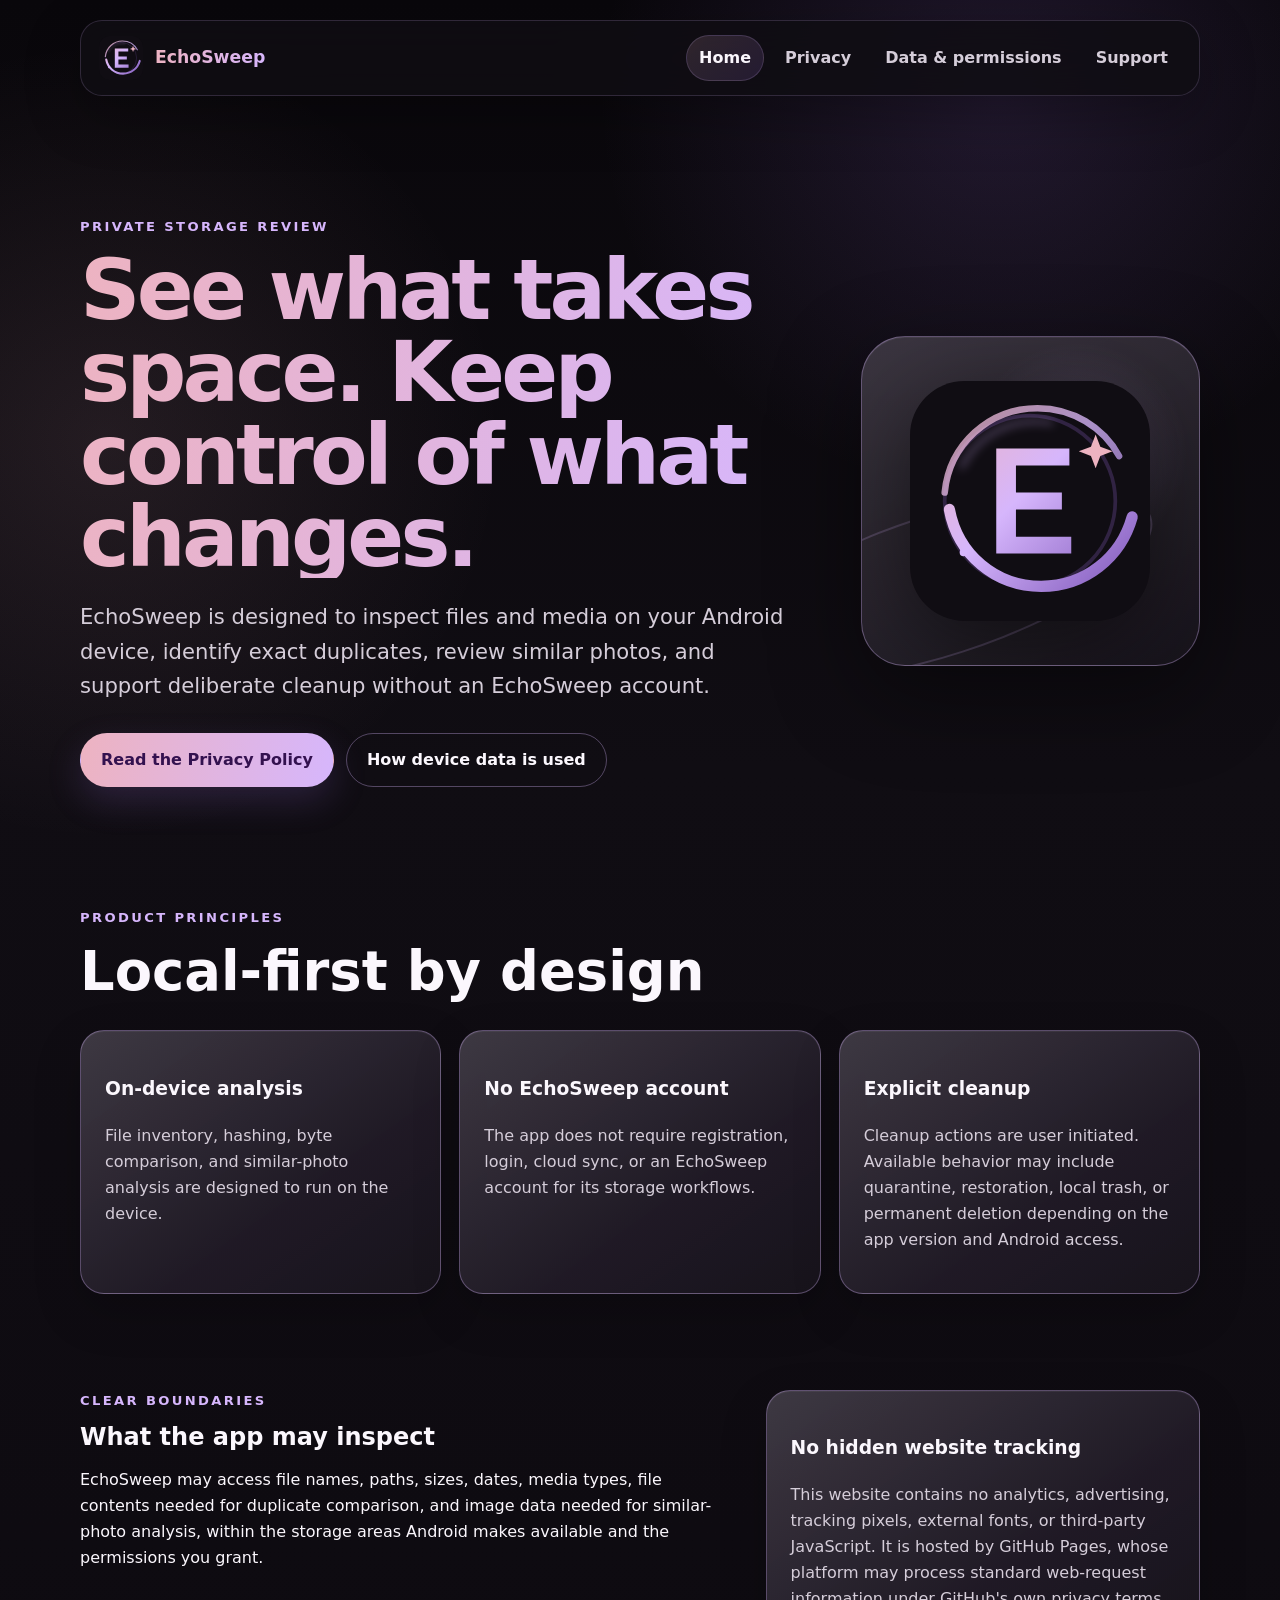
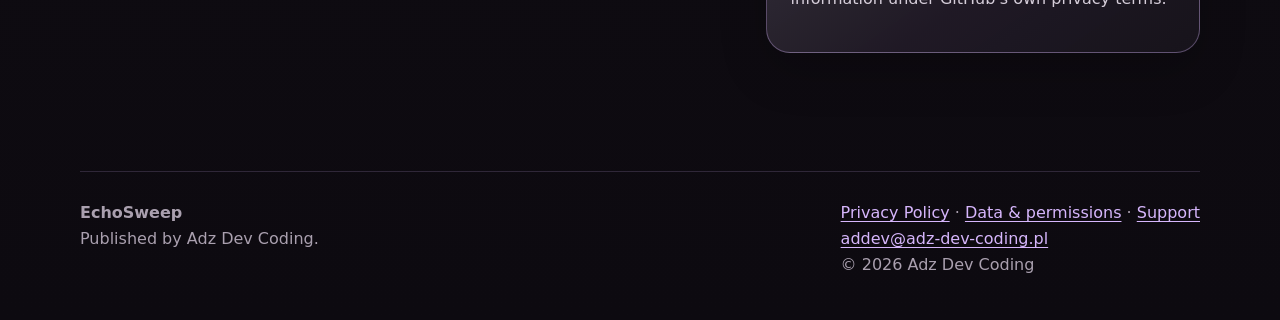
==== index.html @ da899872 "feat: add public EchoSweep privacy and support website" ====
<!doctype html>
<html lang="en">
<head>
  <meta charset="utf-8">
  <meta name="viewport" content="width=device-width, initial-scale=1">
  <title>EchoSweep · Private storage inspection for Android</title>
  <meta name="description" content="Official EchoSweep website with privacy, permissions, and support information for the Android storage inspection app.">
  <meta name="theme-color" content="#100d13">
  <meta property="og:title" content="EchoSweep · Private storage inspection for Android">
  <meta property="og:description" content="Official EchoSweep privacy, permissions, and support information.">
  <meta property="og:type" content="website">
  <meta property="og:url" content="https://echosweep.pl/">
  <link rel="canonical" href="https://echosweep.pl/">
  <link rel="icon" href="assets/echosweep-mark.svg" type="image/svg+xml">
  <link rel="stylesheet" href="styles.css">
</head>
<body>
  <a class="skip-link" href="#main">Skip to content</a>
  <div class="site-shell">
    <header class="site-header">
      <a class="brand" href="./" aria-label="EchoSweep home">
        <img src="assets/echosweep-mark.svg" alt="" width="44" height="44">
        <span>EchoSweep</span>
      </a>
      <nav class="nav" aria-label="Main navigation">
        <a aria-current="page" href="./">Home</a>
        <a href="privacy/">Privacy</a>
        <a href="data-and-permissions/">Data &amp; permissions</a>
        <a href="support/">Support</a>
      </nav>
    </header>

    <main id="main">
      <section class="hero">
        <div class="hero-copy">
          <p class="eyebrow">Private storage review</p>
          <h1>See what takes space. Keep control of what changes.</h1>
          <p class="lead">EchoSweep is designed to inspect files and media on your Android device, identify exact duplicates, review similar photos, and support deliberate cleanup without an EchoSweep account.</p>
          <div class="actions">
            <a class="button button-primary" href="privacy/">Read the Privacy Policy</a>
            <a class="button" href="data-and-permissions/">How device data is used</a>
          </div>
        </div>
        <div class="hero-mark" aria-hidden="true">
          <img src="assets/echosweep-mark.svg" alt="" width="240" height="240">
        </div>
      </section>

      <section class="section" aria-labelledby="principles-title">
        <div class="section-heading">
          <p class="eyebrow">Product principles</p>
          <h2 id="principles-title">Local-first by design</h2>
        </div>
        <div class="card-grid">
          <article class="card">
            <h3>On-device analysis</h3>
            <p>File inventory, hashing, byte comparison, and similar-photo analysis are designed to run on the device.</p>
          </article>
          <article class="card">
            <h3>No EchoSweep account</h3>
            <p>The app does not require registration, login, cloud sync, or an EchoSweep account for its storage workflows.</p>
          </article>
          <article class="card">
            <h3>Explicit cleanup</h3>
            <p>Cleanup actions are user initiated. Available behavior may include quarantine, restoration, local trash, or permanent deletion depending on the app version and Android access.</p>
          </article>
        </div>
      </section>

      <section class="section split" aria-labelledby="clarity-title">
        <div>
          <p class="eyebrow">Clear boundaries</p>
          <h2 id="clarity-title">What the app may inspect</h2>
          <p>EchoSweep may access file names, paths, sizes, dates, media types, file contents needed for duplicate comparison, and image data needed for similar-photo analysis, within the storage areas Android makes available and the permissions you grant.</p>
        </div>
        <div class="notice">
          <h3>No hidden website tracking</h3>
          <p>This website contains no analytics, advertising, tracking pixels, external fonts, or third-party JavaScript. It is hosted by GitHub Pages, whose platform may process standard web-request information under GitHub's own privacy terms.</p>
        </div>
      </section>
    </main>

    <footer class="footer">
      <div><strong>EchoSweep</strong><br>Published by Adz Dev Coding.</div>
      <div>
        <a href="privacy/">Privacy Policy</a> ·
        <a href="data-and-permissions/">Data &amp; permissions</a> ·
        <a href="support/">Support</a><br>
        <a href="mailto:addev@adz-dev-coding.pl">addev@adz-dev-coding.pl</a><br>
        © 2026 Adz Dev Coding
      </div>
    </footer>
  </div>
</body>
</html>
---- styles.css ----
@import url("base.css");
@import url("components.css");
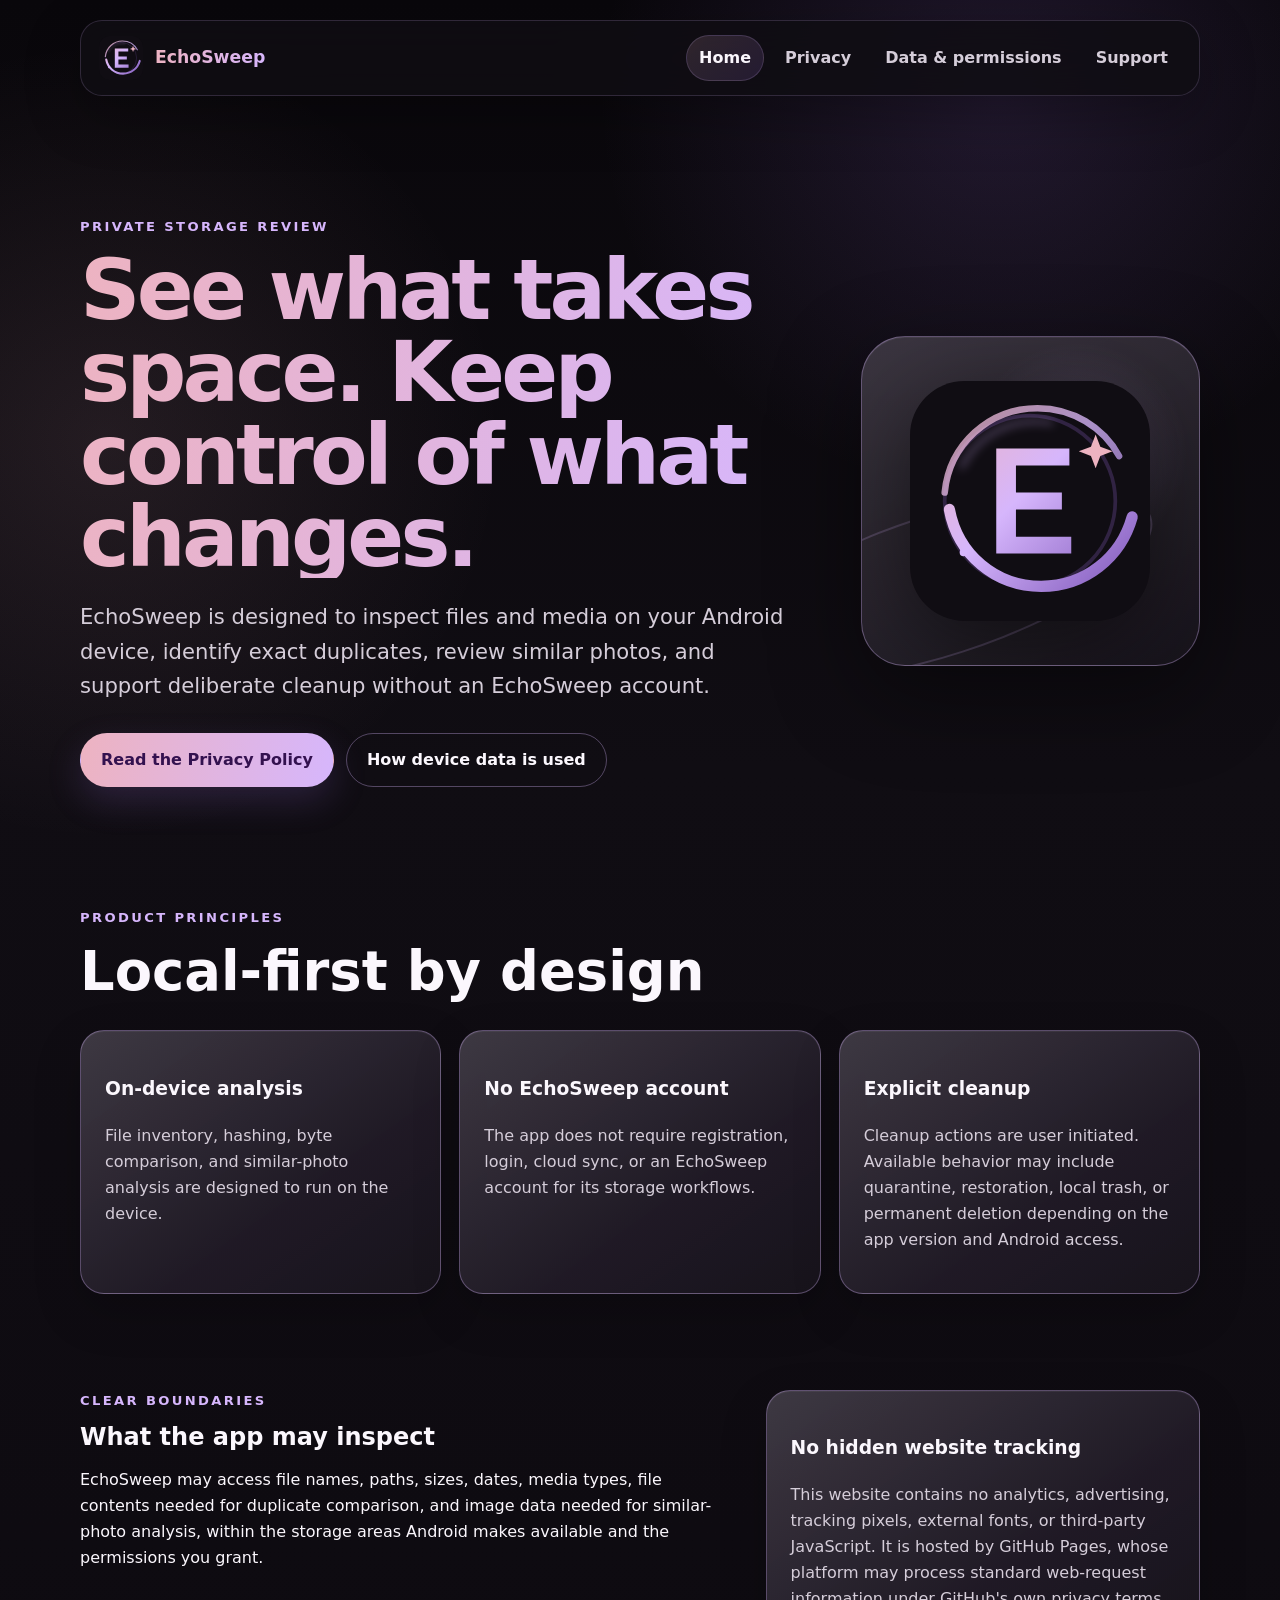
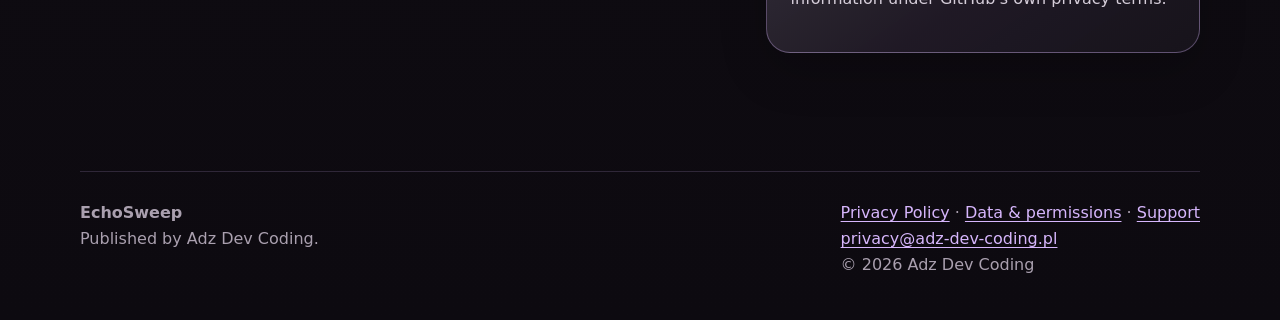
==== commit dbfe5c42: "site: update contact email" ====
--- a/index.html
+++ b/index.html
@@ -86,7 +86,7 @@
         <a href="privacy/">Privacy Policy</a> ·
         <a href="data-and-permissions/">Data &amp; permissions</a> ·
         <a href="support/">Support</a><br>
-        <a href="mailto:addev@adz-dev-coding.pl">addev@adz-dev-coding.pl</a><br>
+        <a href="mailto:privacy@adz-dev-coding.pl">privacy@adz-dev-coding.pl</a><br>
         © 2026 Adz Dev Coding
       </div>
     </footer>
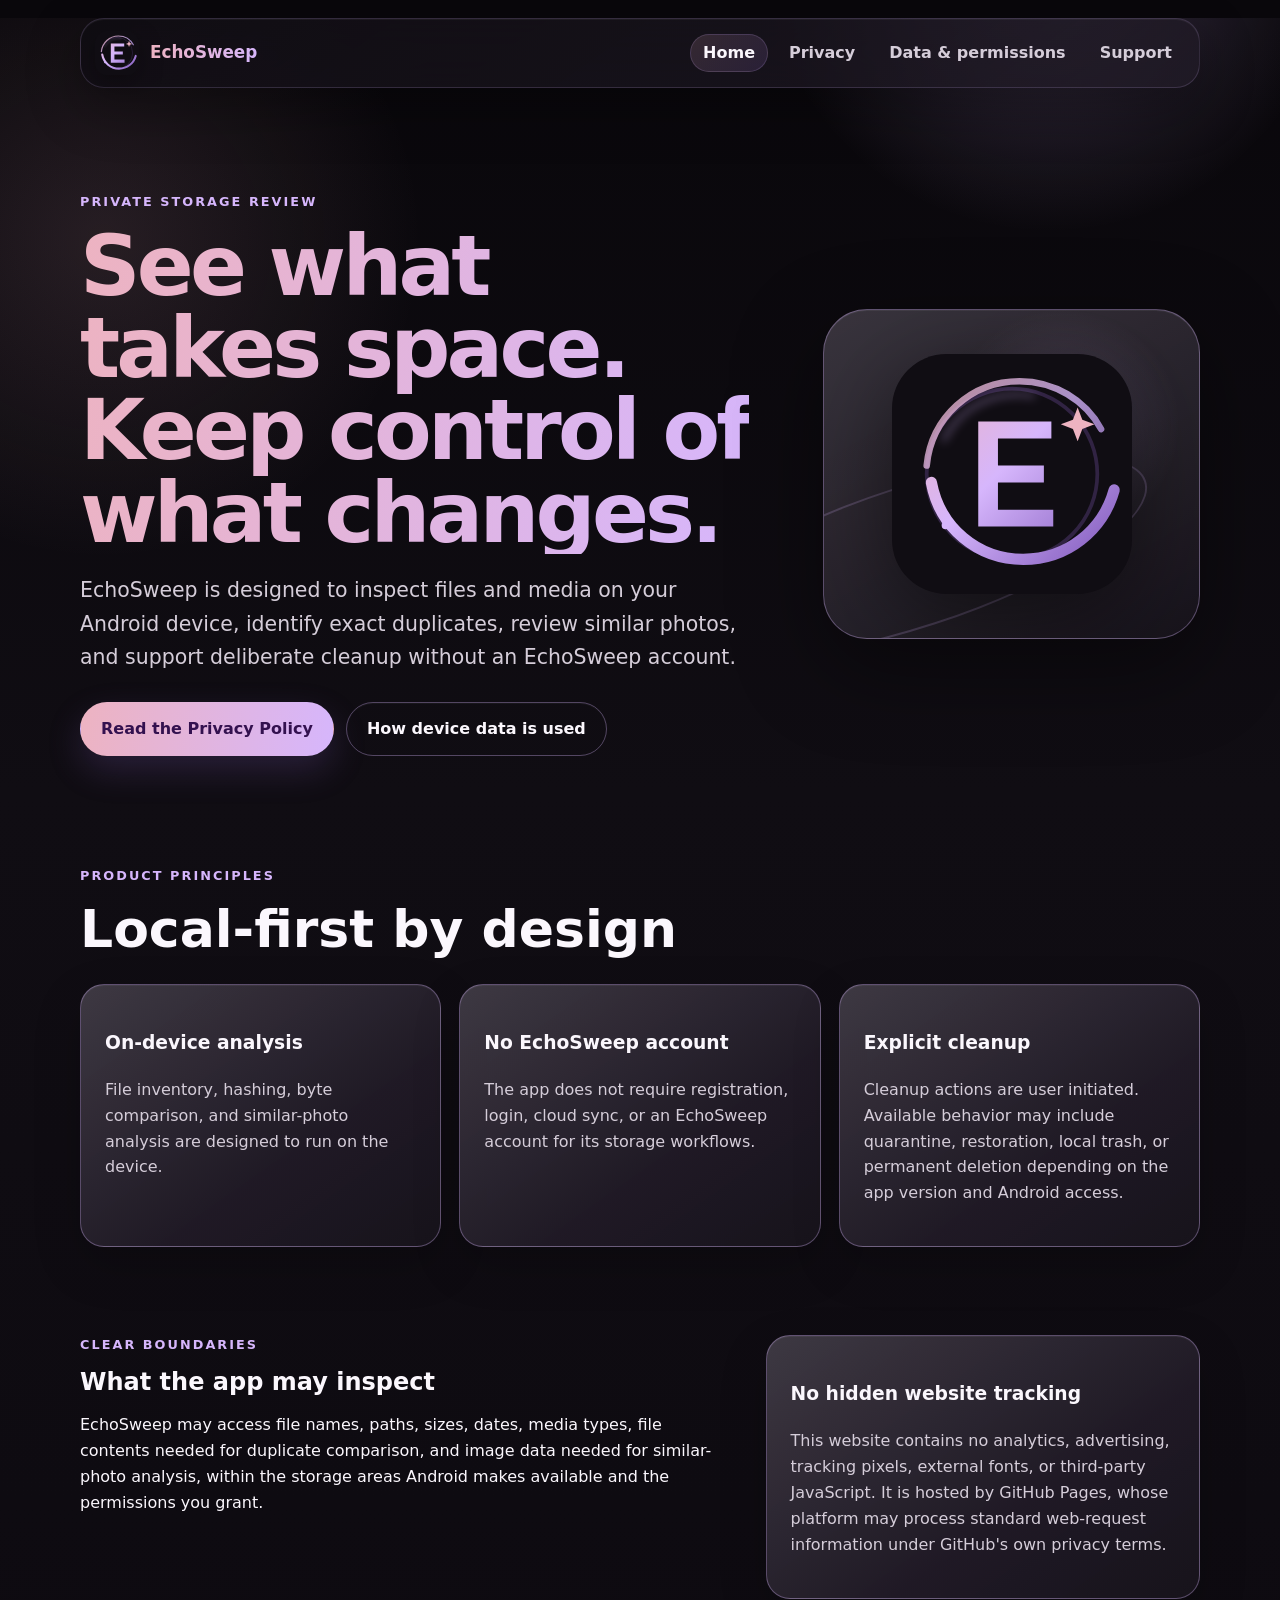
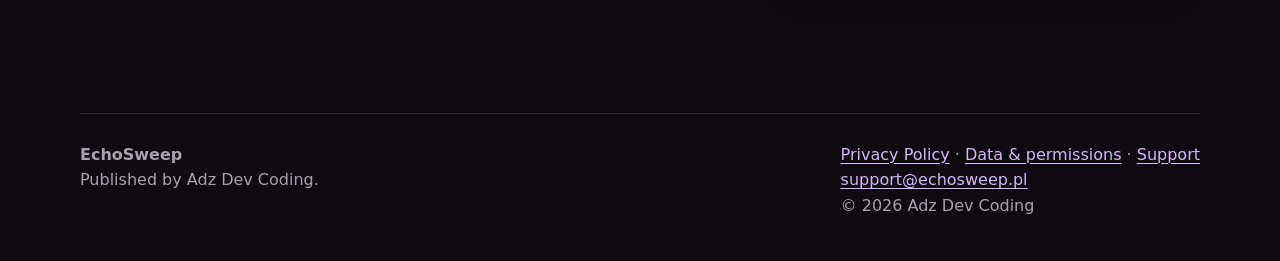
==== commit efcb74c0: "site: update homepage support contact" ====
--- a/index.html
+++ b/index.html
@@ -86,7 +86,7 @@
         <a href="privacy/">Privacy Policy</a> ·
         <a href="data-and-permissions/">Data &amp; permissions</a> ·
         <a href="support/">Support</a><br>
-        <a href="mailto:privacy@adz-dev-coding.pl">privacy@adz-dev-coding.pl</a><br>
+        <a href="mailto:support@echosweep.pl">support@echosweep.pl</a><br>
         © 2026 Adz Dev Coding
       </div>
     </footer>
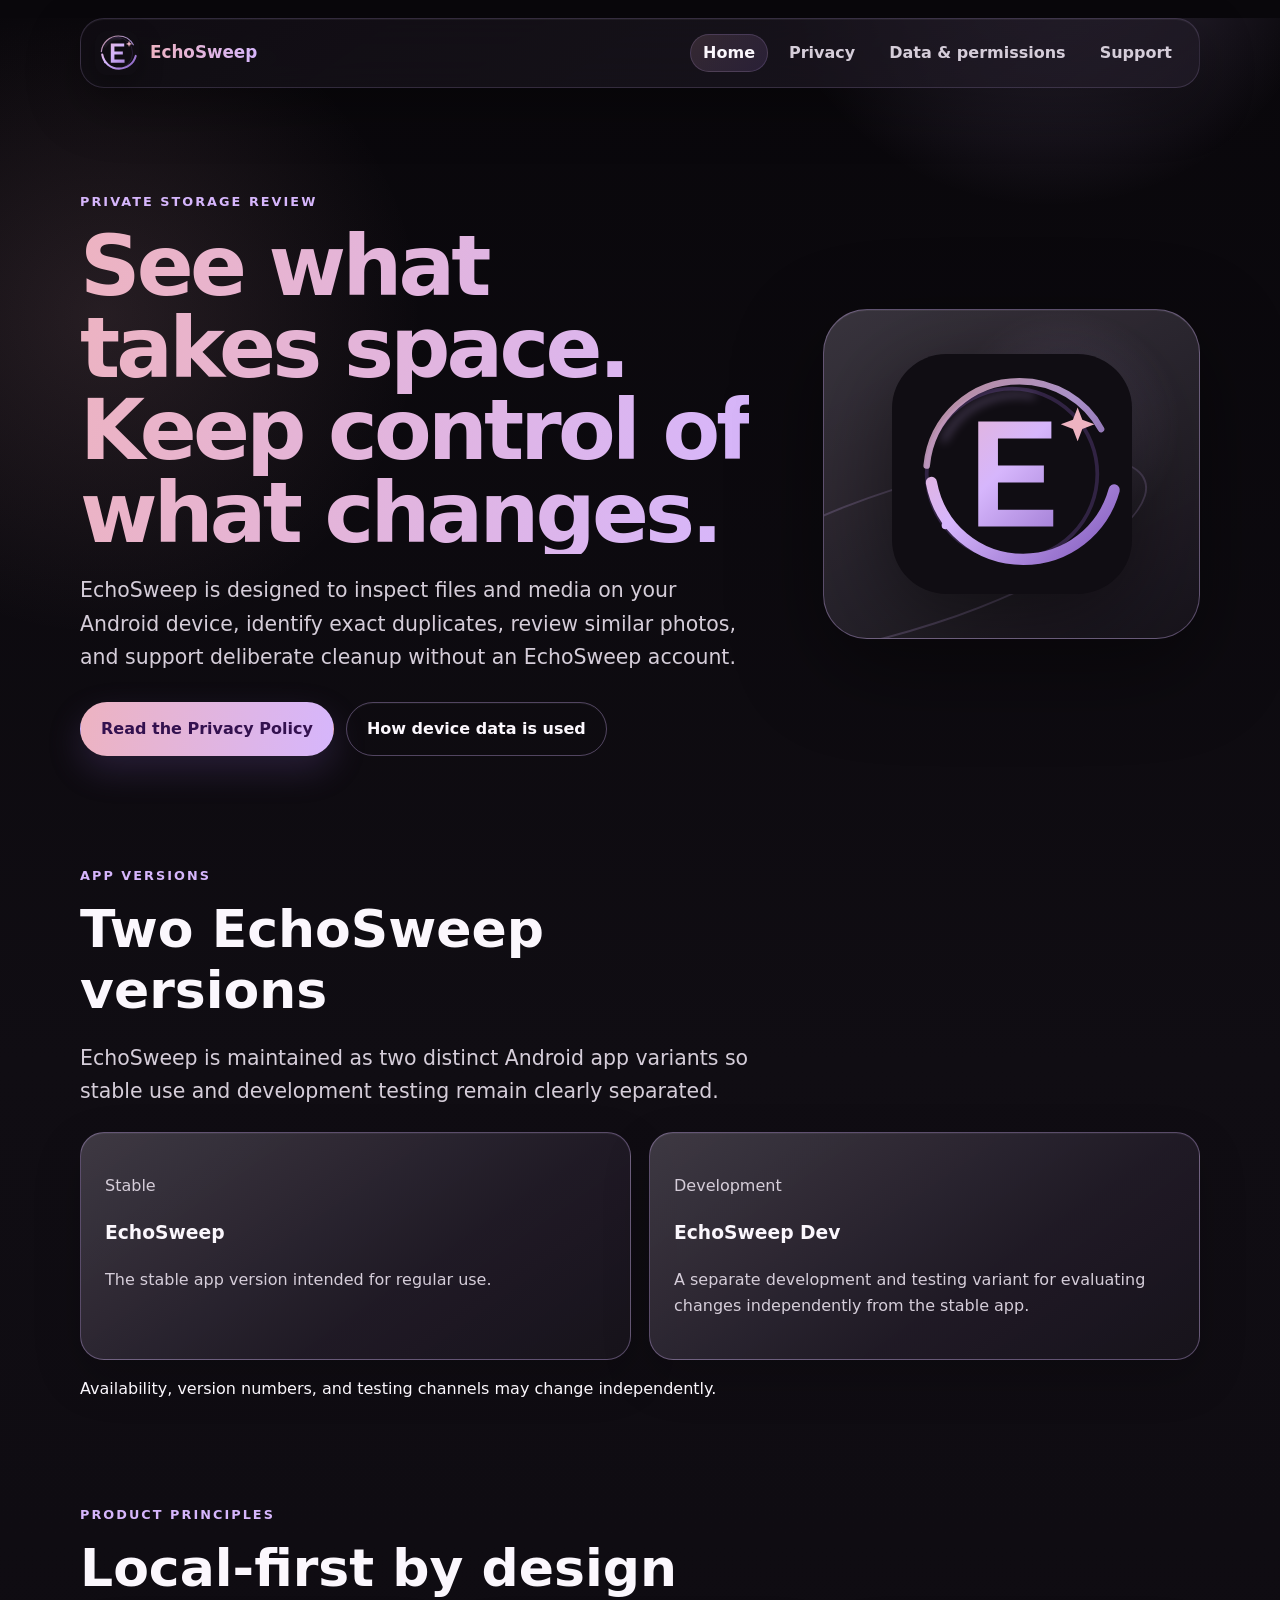
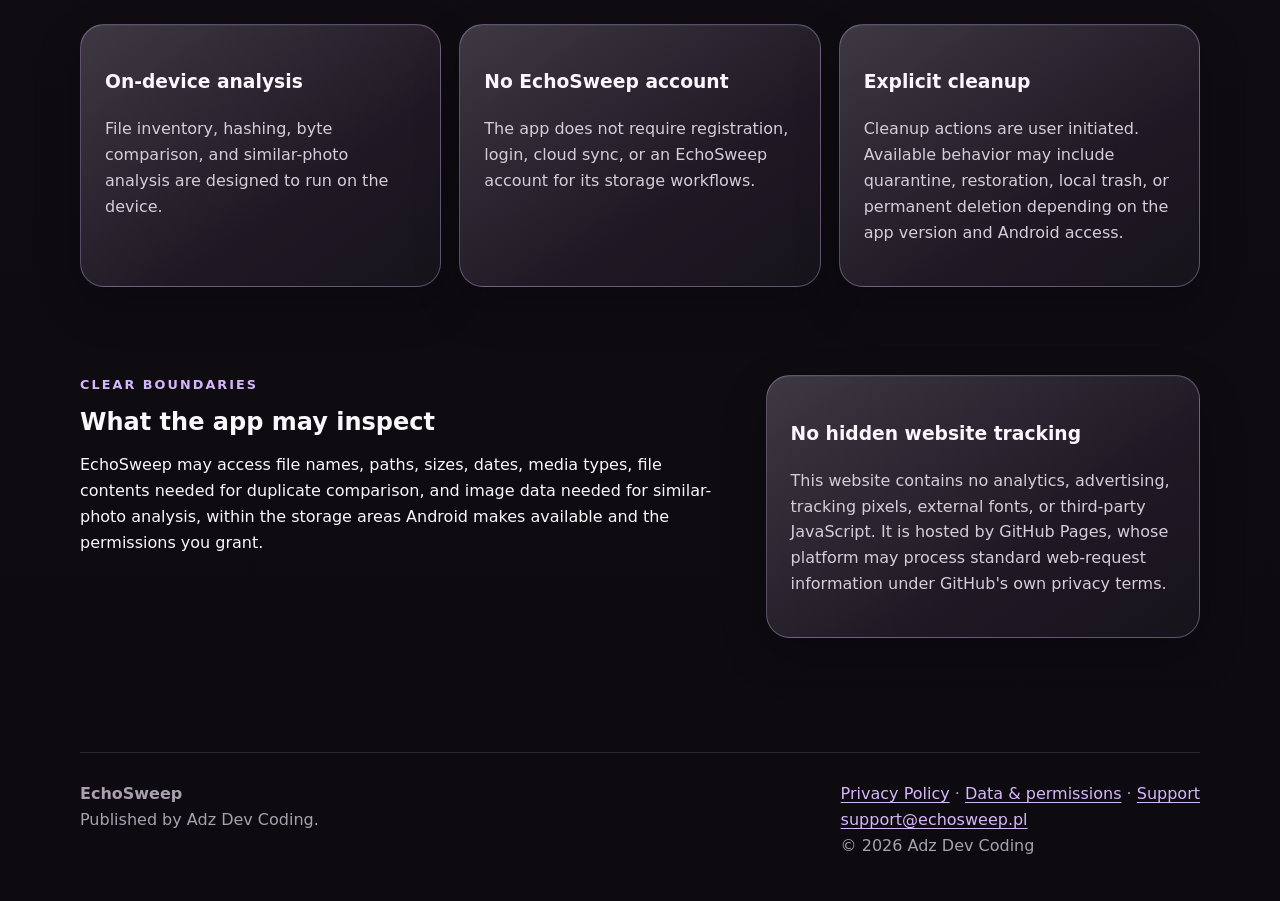
==== commit de054f94: "site: add EchoSweep app version identities" ====
--- a/index.html
+++ b/index.html
@@ -4,10 +4,10 @@
   <meta charset="utf-8">
   <meta name="viewport" content="width=device-width, initial-scale=1">
   <title>EchoSweep · Private storage inspection for Android</title>
-  <meta name="description" content="Official EchoSweep website with privacy, permissions, and support information for the Android storage inspection app.">
+  <meta name="description" content="Official EchoSweep website for the EchoSweep and EchoSweep Dev Android app variants, with privacy, permissions, and support information.">
   <meta name="theme-color" content="#100d13">
   <meta property="og:title" content="EchoSweep · Private storage inspection for Android">
-  <meta property="og:description" content="Official EchoSweep privacy, permissions, and support information.">
+  <meta property="og:description" content="Official information for the EchoSweep and EchoSweep Dev Android app variants.">
   <meta property="og:type" content="website">
   <meta property="og:url" content="https://echosweep.pl/">
   <link rel="canonical" href="https://echosweep.pl/">
@@ -44,6 +44,27 @@
         <div class="hero-mark" aria-hidden="true">
           <img src="assets/echosweep-mark.svg" alt="" width="240" height="240">
         </div>
+      </section>
+
+      <section class="section editions" aria-labelledby="editions-title">
+        <div class="section-heading">
+          <p class="eyebrow">App versions</p>
+          <h2 id="editions-title">Two EchoSweep versions</h2>
+          <p class="lead">EchoSweep is maintained as two distinct Android app variants so stable use and development testing remain clearly separated.</p>
+        </div>
+        <div class="card-grid compact-grid edition-grid">
+          <article class="card edition-card edition-stable">
+            <p class="version-label">Stable</p>
+            <h3>EchoSweep</h3>
+            <p>The stable app version intended for regular use.</p>
+          </article>
+          <article class="card edition-card edition-dev">
+            <p class="version-label">Development</p>
+            <h3>EchoSweep Dev</h3>
+            <p>A separate development and testing variant for evaluating changes independently from the stable app.</p>
+          </article>
+        </div>
+        <p class="edition-note">Availability, version numbers, and testing channels may change independently.</p>
       </section>
 
       <section class="section" aria-labelledby="principles-title">
